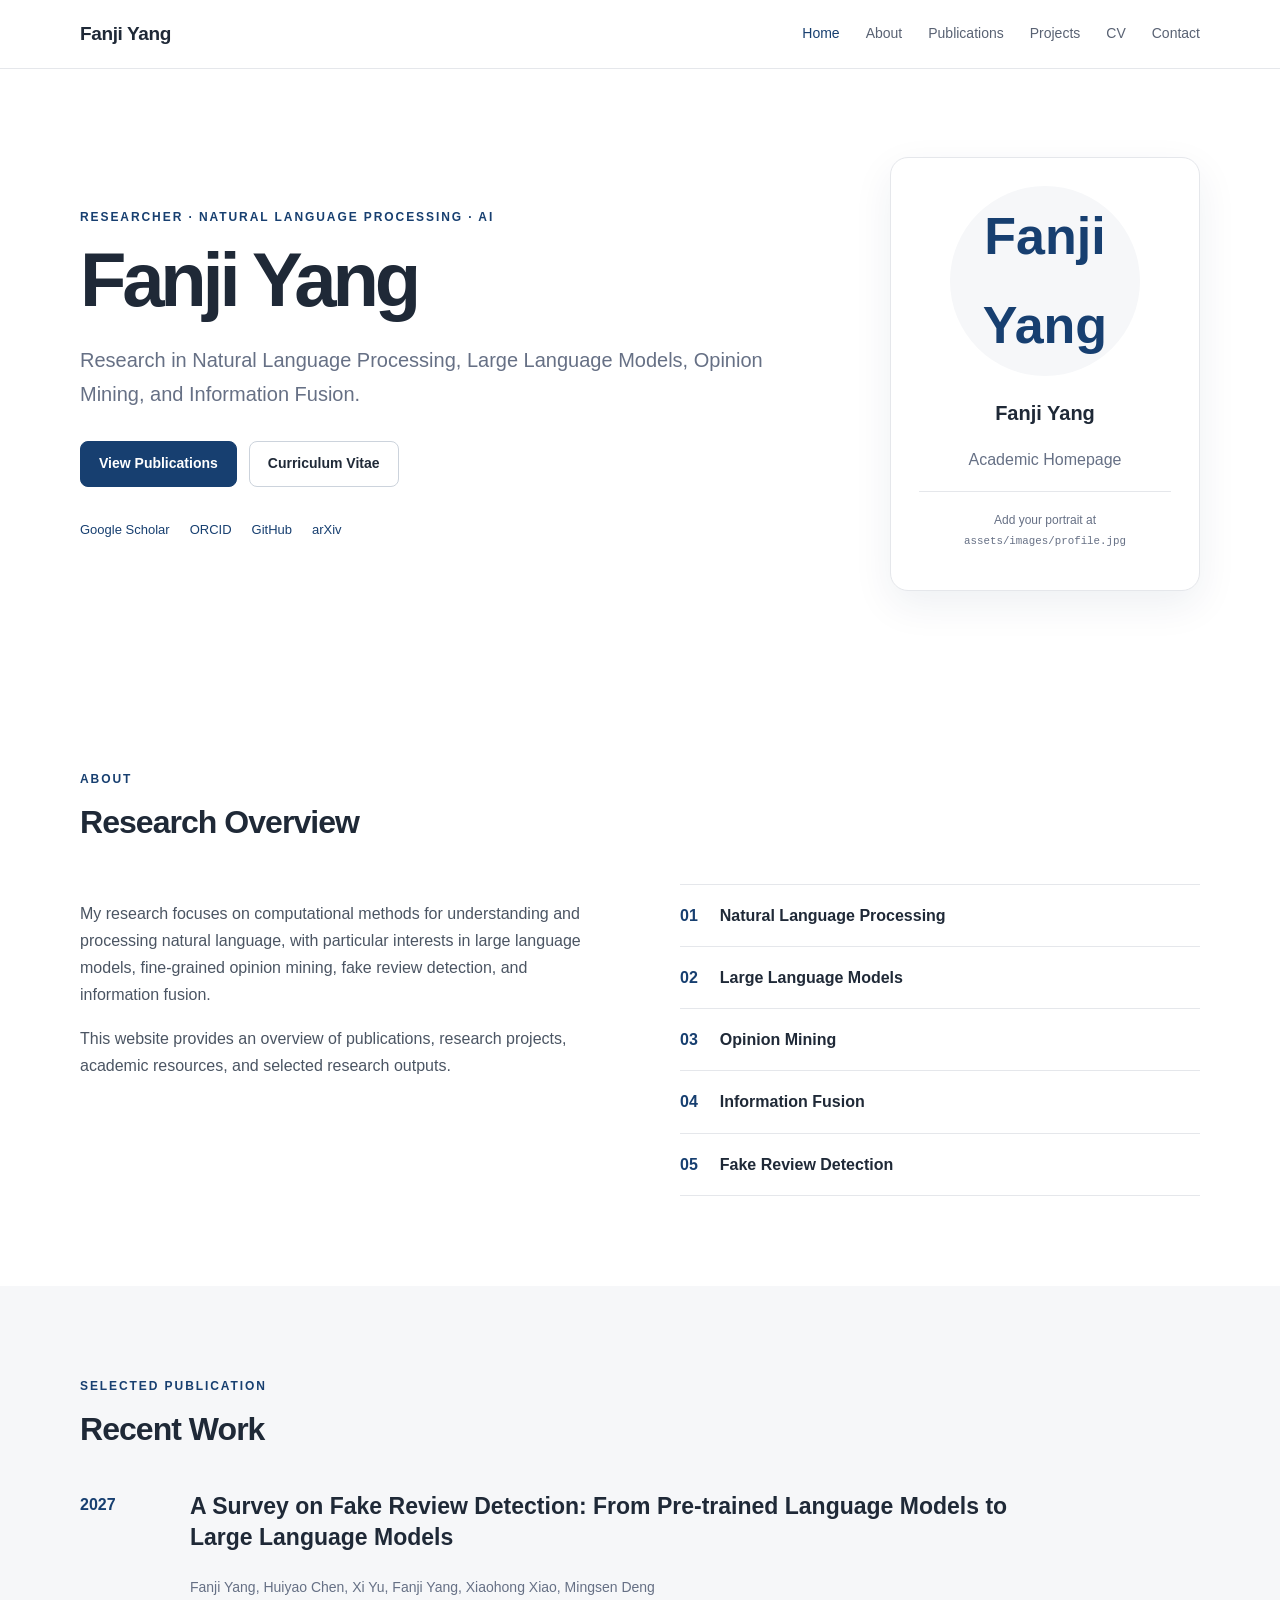
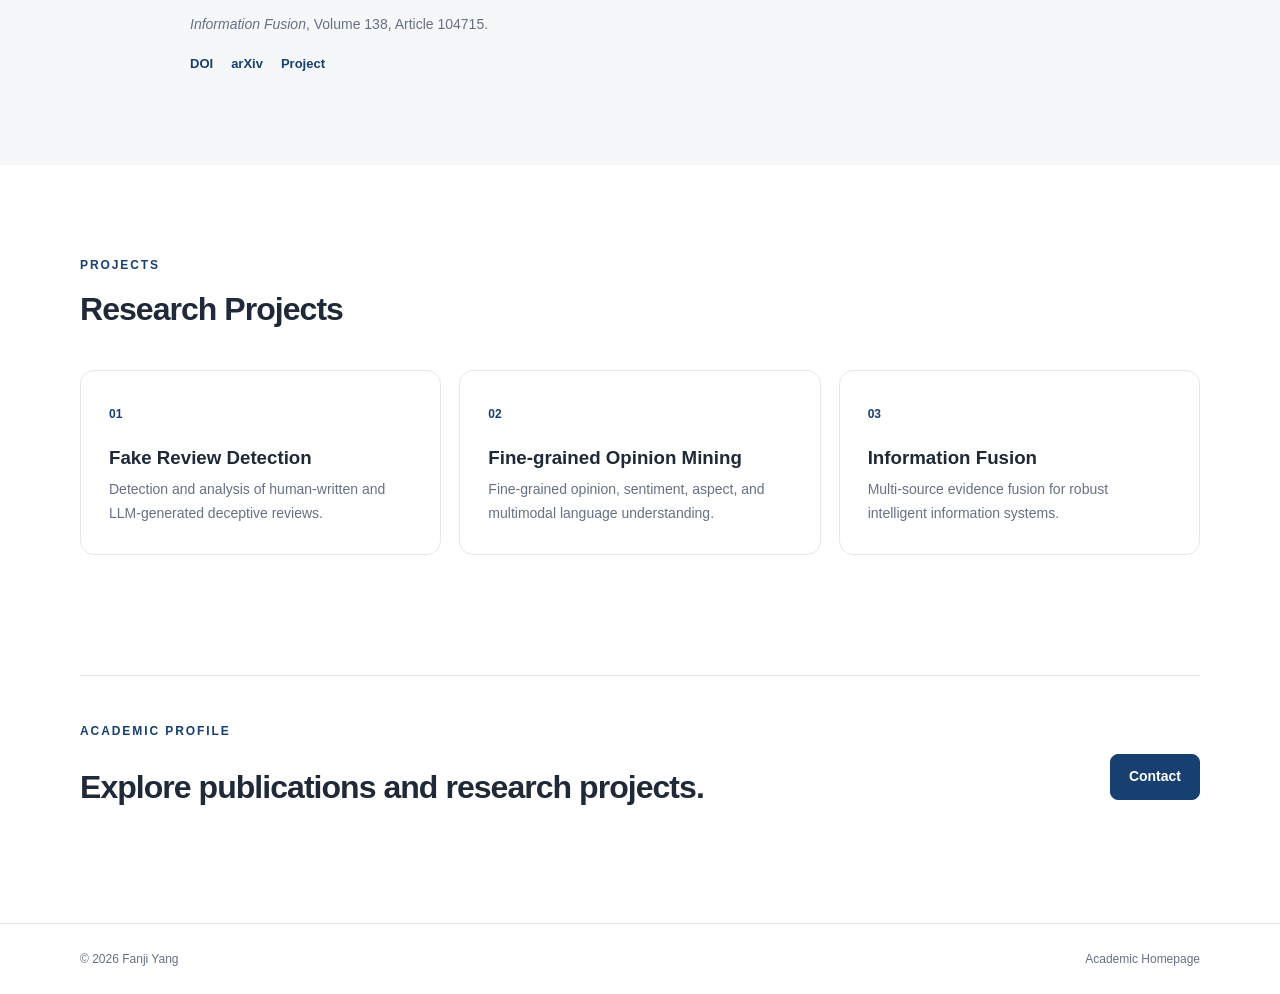
==== index.html @ 42bd744a "Update index.html" ====
<!DOCTYPE html>
<html lang="en">
<head>
  <meta charset="UTF-8">
  <meta name="viewport" content="width=device-width, initial-scale=1.0">
  <meta name="description" content="Academic homepage of Fanji Yang. Research in NLP, large language models, opinion mining, and information fusion.">
  <title>Fanji Yang | Academic Homepage</title>
  <link rel="stylesheet" href="assets/css/style.css">
</head>
<body>
<header class="site-header">
  <nav class="nav container">
    <a class="brand" href="index.html">Fanji Yang</a>
    <button class="menu-toggle" aria-label="Toggle navigation">☰</button>
    <div class="nav-links">
      <a class="active" href="index.html">Home</a>
      <a href="about.html">About</a>
      <a href="publications.html">Publications</a>
      <a href="projects.html">Projects</a>
      <a href="cv.html">CV</a>
      <a href="contact.html">Contact</a>
    </div>
  </nav>
</header>

<main>
<section class="hero container">
  <div class="hero-text">
    <p class="eyebrow">RESEARCHER · NATURAL LANGUAGE PROCESSING · AI</p>
    <h1>Fanji Yang</h1>
    <p class="lead">Research in Natural Language Processing, Large Language Models, Opinion Mining, and Information Fusion.</p>
    <div class="hero-actions">
      <a class="button primary" href="publications.html">View Publications</a>
      <a class="button" href="cv.html">Curriculum Vitae</a>
    </div>
    <div class="quick-links">
      <a href="https://scholar.google.com/" target="_blank" rel="noopener">Google Scholar</a>
      <a href="https://orcid.org/" target="_blank" rel="noopener">ORCID</a>
      <a href="https://github.com/" target="_blank" rel="noopener">GitHub</a>
      <a href="https://arxiv.org/" target="_blank" rel="noopener">arXiv</a>
    </div>
  </div>
  <div class="profile-card">
    <div class="avatar-placeholder">Fanji Yang</div>
    <p class="profile-name">Fanji Yang</p>
    <p class="muted">Academic Homepage</p>
    <div class="profile-line"></div>
    <p class="small">Add your portrait at<br><code>assets/images/profile.jpg</code></p>
  </div>
</section>

<section class="section container">
  <div class="section-heading">
    <p class="eyebrow">ABOUT</p>
    <h2>Research Overview</h2>
  </div>
  <div class="two-col">
    <div>
      <p>
        My research focuses on computational methods for understanding and
        processing natural language, with particular interests in large
        language models, fine-grained opinion mining, fake review detection,
        and information fusion.
      </p>
      <p>
        This website provides an overview of publications, research projects,
        academic resources, and selected research outputs.
      </p>
    </div>
    <div class="research-list">
      <div><span>01</span><strong>Natural Language Processing</strong></div>
      <div><span>02</span><strong>Large Language Models</strong></div>
      <div><span>03</span><strong>Opinion Mining</strong></div>
      <div><span>04</span><strong>Information Fusion</strong></div>
      <div><span>05</span><strong>Fake Review Detection</strong></div>
    </div>
  </div>
</section>

<section class="section section-alt">
  <div class="container">
    <div class="section-heading">
      <p class="eyebrow">SELECTED PUBLICATION</p>
      <h2>Recent Work</h2>
    </div>
    <article class="publication-feature">
      <div class="pub-year">2027</div>
      <div>
        <h3>A Survey on Fake Review Detection: From Pre-trained Language Models to Large Language Models</h3>
        <p class="authors">Fanji Yang, Huiyao Chen, Xi Yu, Fanji Yang, Xiaohong Xiao, Mingsen Deng</p>
        <p class="venue"><em>Information Fusion</em>, Volume 138, Article 104715.</p>
        <div class="pub-links">
          <a href="https://doi.org/10.1016/j.inffus.2026.104715" target="_blank" rel="noopener">DOI</a>
          <a href="https://arxiv.org/" target="_blank" rel="noopener">arXiv</a>
          <a href="projects.html">Project</a>
        </div>
      </div>
    </article>
  </div>
</section>

<section class="section container">
  <div class="section-heading">
    <p class="eyebrow">PROJECTS</p>
    <h2>Research Projects</h2>
  </div>
  <div class="cards">
    <a class="card" href="projects.html#fake-review">
      <span class="card-index">01</span>
      <h3>Fake Review Detection</h3>
      <p>Detection and analysis of human-written and LLM-generated deceptive reviews.</p>
    </a>
    <a class="card" href="projects.html#opinion-mining">
      <span class="card-index">02</span>
      <h3>Fine-grained Opinion Mining</h3>
      <p>Fine-grained opinion, sentiment, aspect, and multimodal language understanding.</p>
    </a>
    <a class="card" href="projects.html#information-fusion">
      <span class="card-index">03</span>
      <h3>Information Fusion</h3>
      <p>Multi-source evidence fusion for robust intelligent information systems.</p>
    </a>
  </div>
</section>

<section class="section cta-section">
  <div class="container cta">
    <div>
      <p class="eyebrow">ACADEMIC PROFILE</p>
      <h2>Explore publications and research projects.</h2>
    </div>
    <a class="button primary" href="contact.html">Contact</a>
  </div>
</section>
</main>

<footer class="footer">
  <div class="container footer-inner">
    <span>© <span id="year"></span> Fanji Yang</span>
    <span>Academic Homepage</span>
  </div>
</footer>
<script src="assets/js/main.js"></script>
</body>
</html>
---- assets/css/style.css ----
:root {
  --bg: #ffffff;
  --bg-soft: #f6f7f9;
  --text: #1f2937;
  --muted: #667085;
  --line: #e5e7eb;
  --accent: #173f70;
  --accent-dark: #0f2d50;
  --max: 1120px;
  --radius: 14px;
}
* { box-sizing: border-box; }
html { scroll-behavior: smooth; }
body {
  margin: 0; background: var(--bg); color: var(--text);
  font-family: -apple-system, BlinkMacSystemFont, "Segoe UI", Arial, sans-serif;
  line-height: 1.7;
}
a { color: var(--accent); text-decoration: none; }
a:hover { text-decoration: underline; }
.container { width: min(var(--max), calc(100% - 48px)); margin: 0 auto; }
.site-header {
  position: sticky; top: 0; z-index: 20; background: rgba(255,255,255,.95);
  border-bottom: 1px solid var(--line); backdrop-filter: blur(10px);
}
.nav { min-height: 68px; display: flex; align-items: center; justify-content: space-between; gap: 30px; }
.brand { font-weight: 700; font-size: 19px; color: var(--text); letter-spacing: -.02em; }
.nav-links { display: flex; gap: 26px; align-items: center; }
.nav-links a { color: #596273; font-size: 14px; }
.nav-links a.active, .nav-links a:hover { color: var(--accent); text-decoration: none; }
.menu-toggle { display: none; border: 0; background: transparent; font-size: 24px; }
.hero { min-height: 610px; display: grid; grid-template-columns: 1fr 310px; gap: 90px; align-items: center; }
.eyebrow { margin: 0 0 14px; color: var(--accent); font-size: 12px; font-weight: 750; letter-spacing: .16em; }
h1 { margin: 0; font-size: clamp(44px, 7vw, 76px); line-height: 1.02; letter-spacing: -.055em; }
h2 { font-size: 32px; line-height: 1.2; letter-spacing: -.03em; }
h3 { line-height: 1.35; }
.lead { max-width: 720px; color: var(--muted); font-size: 20px; margin: 24px 0 30px; }
.hero-actions { display: flex; gap: 12px; flex-wrap: wrap; }
.button {
  display: inline-block; border: 1px solid #ccd3dc; border-radius: 8px;
  padding: 10px 18px; color: var(--text); font-size: 14px; font-weight: 650;
}
.button:hover { text-decoration: none; border-color: var(--accent); }
.button.primary { background: var(--accent); border-color: var(--accent); color: white; }
.quick-links { display: flex; gap: 20px; flex-wrap: wrap; margin-top: 32px; font-size: 13px; }
.profile-card { border: 1px solid var(--line); border-radius: 18px; padding: 28px; text-align: center; background: #fff; box-shadow: 0 14px 40px rgba(15,45,80,.07); }
.avatar-placeholder {
  width: 190px; height: 190px; border-radius: 50%; margin: 0 auto 20px;
  display: grid; place-items: center; background: var(--bg-soft); color: var(--accent);
  font-size: 52px; font-weight: 750;
}
.profile-name { margin: 0; font-size: 20px; font-weight: 700; }
.muted, .small { color: var(--muted); }
.small { font-size: 12px; }
.profile-line { height: 1px; background: var(--line); margin: 18px 0; }
.section { padding: 90px 0; }
.section-alt { background: var(--bg-soft); }
.section-heading { margin-bottom: 42px; }
.section-heading h2 { margin: 0; }
.two-col { display: grid; grid-template-columns: 1fr 1fr; gap: 80px; }
.two-col p { color: #4b5563; }
.research-list { border-top: 1px solid var(--line); }
.research-list div { display: flex; gap: 22px; padding: 17px 0; border-bottom: 1px solid var(--line); }
.research-list span, .project-number, .pub-year { color: var(--accent); font-variant-numeric: tabular-nums; font-weight: 700; }
.publication-feature { display: grid; grid-template-columns: 80px 1fr; gap: 30px; }
.publication-feature h3 { margin-top: 0; font-size: 23px; max-width: 850px; }
.authors, .venue { color: var(--muted); font-size: 14px; }
.pub-links { display: flex; gap: 18px; margin-top: 16px; font-size: 13px; font-weight: 650; }
.cards { display: grid; grid-template-columns: repeat(3, 1fr); gap: 18px; }
.card { border: 1px solid var(--line); padding: 28px; border-radius: var(--radius); color: var(--text); transition: transform .15s ease, box-shadow .15s ease; }
.card:hover { text-decoration: none; transform: translateY(-3px); box-shadow: 0 12px 35px rgba(0,0,0,.07); }
.card h3 { margin-bottom: 8px; }
.card p { margin: 0; color: var(--muted); font-size: 14px; }
.card-index { font-size: 12px; color: var(--accent); font-weight: 700; }
.cta-section { padding-top: 30px; }
.cta { border-top: 1px solid var(--line); padding-top: 45px; display: flex; justify-content: space-between; align-items: center; }
.page-hero { padding: 100px 0 70px; border-bottom: 1px solid var(--line); }
.page-hero h1 { font-size: clamp(42px, 6vw, 64px); }
.page-hero .lead { margin-bottom: 0; }
.clean-list { padding-left: 20px; color: #4b5563; }
.side-box { background: var(--bg-soft); border-radius: var(--radius); padding: 28px; height: max-content; }
.side-box a { display: block; padding: 10px 0; border-bottom: 1px solid var(--line); }
.pub-list { border-top: 1px solid var(--line); }
.pub-item { display: grid; grid-template-columns: 80px 1fr; gap: 30px; padding: 30px 0; border-bottom: 1px solid var(--line); }
.pub-item h2 { margin: 0 0 10px; font-size: 21px; }
.notice { margin-top: 45px; padding: 18px 20px; border-left: 3px solid var(--accent); background: var(--bg-soft); color: #4b5563; }
.project-list { padding-top: 30px; }
.project-block { display: grid; grid-template-columns: 80px 1fr; gap: 30px; padding: 48px 0; border-bottom: 1px solid var(--line); }
.project-block h2 { margin-top: 0; }
.project-block p { max-width: 820px; color: var(--muted); }
.tags { display: flex; gap: 8px; flex-wrap: wrap; margin-top: 20px; }
.tags span { padding: 5px 10px; border: 1px solid var(--line); border-radius: 99px; font-size: 12px; color: var(--muted); }
.cv-actions { margin-bottom: 25px; }
.timeline { margin-top: 55px; }
.timeline > div { display: grid; grid-template-columns: 180px 1fr; gap: 30px; padding: 25px 0; border-bottom: 1px solid var(--line); }
.timeline span { font-weight: 700; color: var(--accent); }
.contact-grid { display: grid; grid-template-columns: 1fr 1fr; gap: 18px; }
.contact-card { border: 1px solid var(--line); border-radius: var(--radius); padding: 28px; }
.contact-card > span { color: var(--accent); font-size: 11px; font-weight: 750; letter-spacing: .15em; }
.contact-card h2 { font-size: 20px; margin: 12px 0; }
.contact-card p { color: var(--muted); margin-bottom: 0; font-size: 14px; }
.footer { border-top: 1px solid var(--line); padding: 25px 0; color: var(--muted); font-size: 12px; }
.footer-inner { display: flex; justify-content: space-between; }
code { font-family: ui-monospace, SFMono-Regular, Menlo, monospace; font-size: .9em; }

@media (max-width: 760px) {
  .container { width: min(var(--max), calc(100% - 32px)); }
  .menu-toggle { display: block; }
  .nav-links { display: none; position: absolute; left: 0; right: 0; top: 68px; padding: 15px 20px; background: white; border-bottom: 1px solid var(--line); flex-direction: column; align-items: flex-start; }
  .nav-links.open { display: flex; }
  .hero { min-height: auto; padding: 75px 0; grid-template-columns: 1fr; gap: 50px; }
  .two-col, .cards, .contact-grid { grid-template-columns: 1fr; gap: 30px; }
  .publication-feature, .pub-item, .project-block, .timeline > div { grid-template-columns: 1fr; gap: 8px; }
  .section { padding: 65px 0; }
  .page-hero { padding: 70px 0 50px; }
  .cta { display: block; }
  .cta .button { margin-top: 15px; }
  .footer-inner { display: block; }
  .footer-inner span + span { display: block; margin-top: 6px; }
}
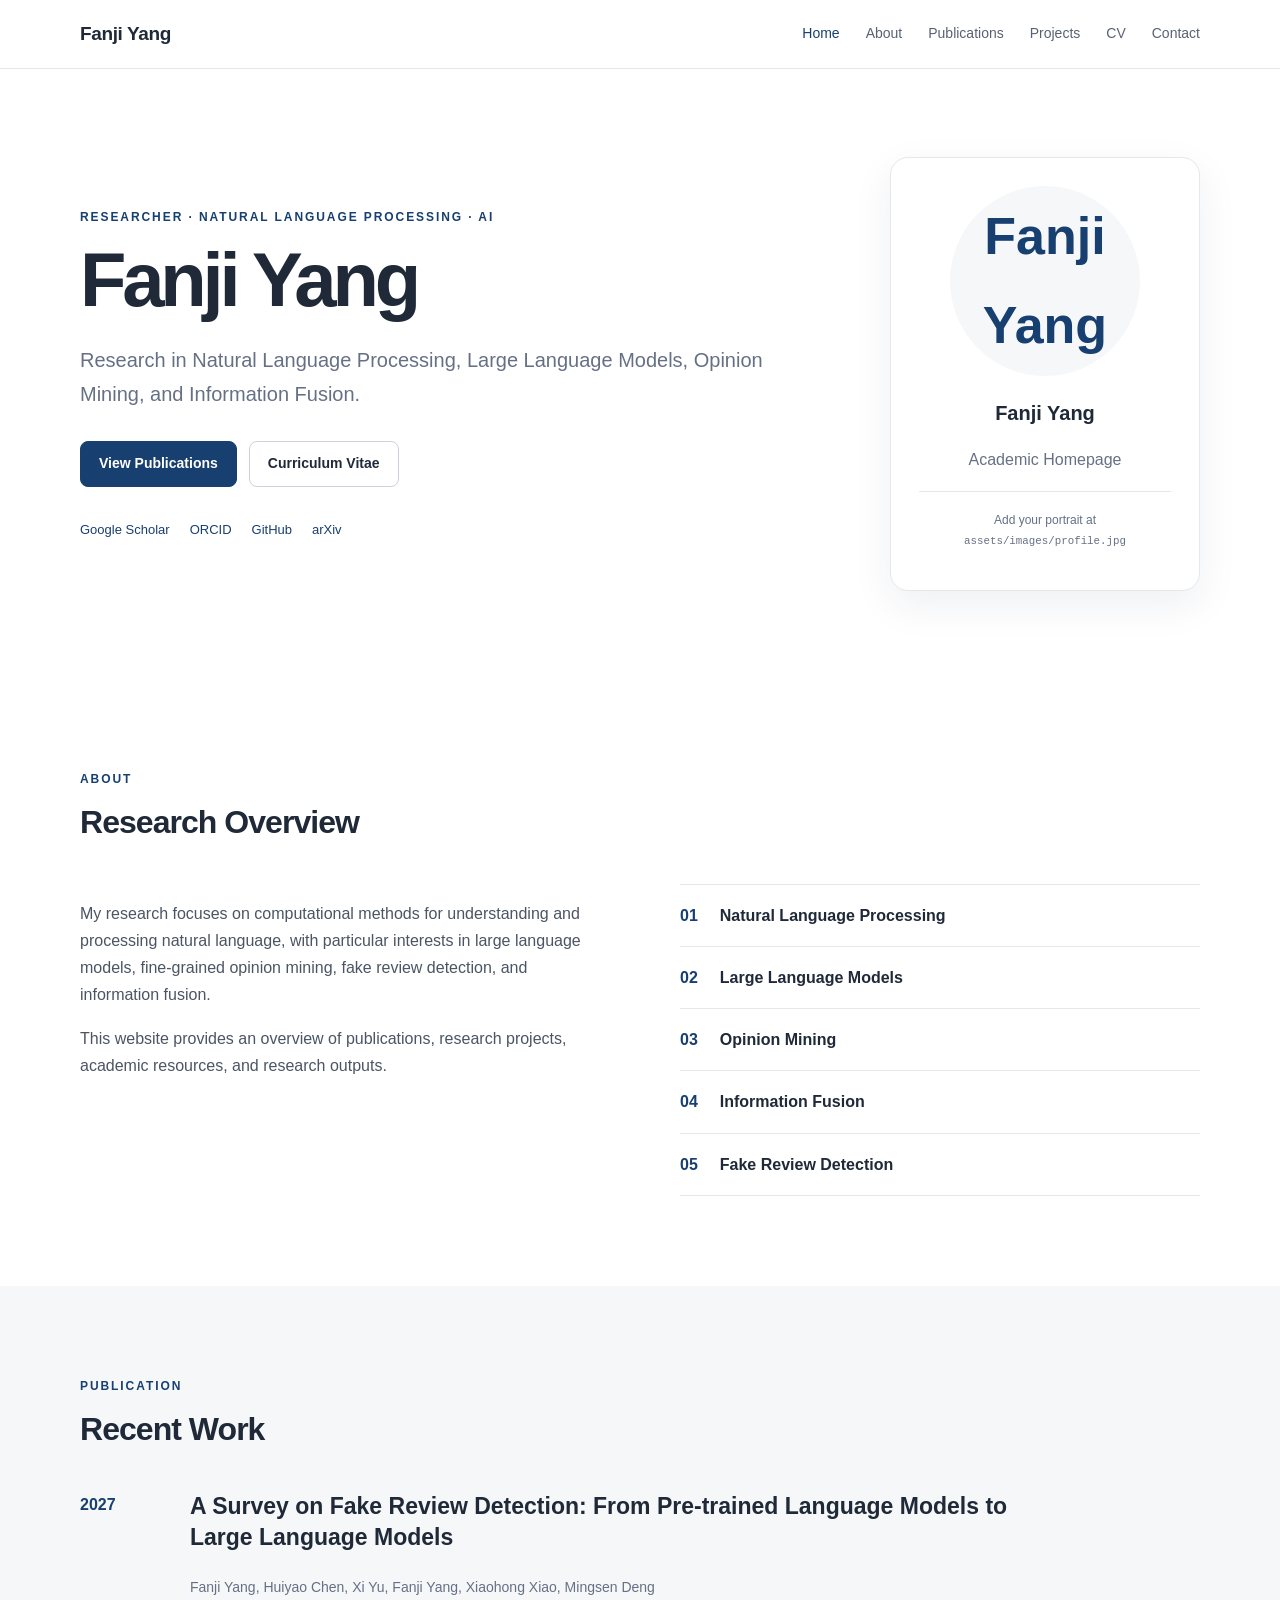
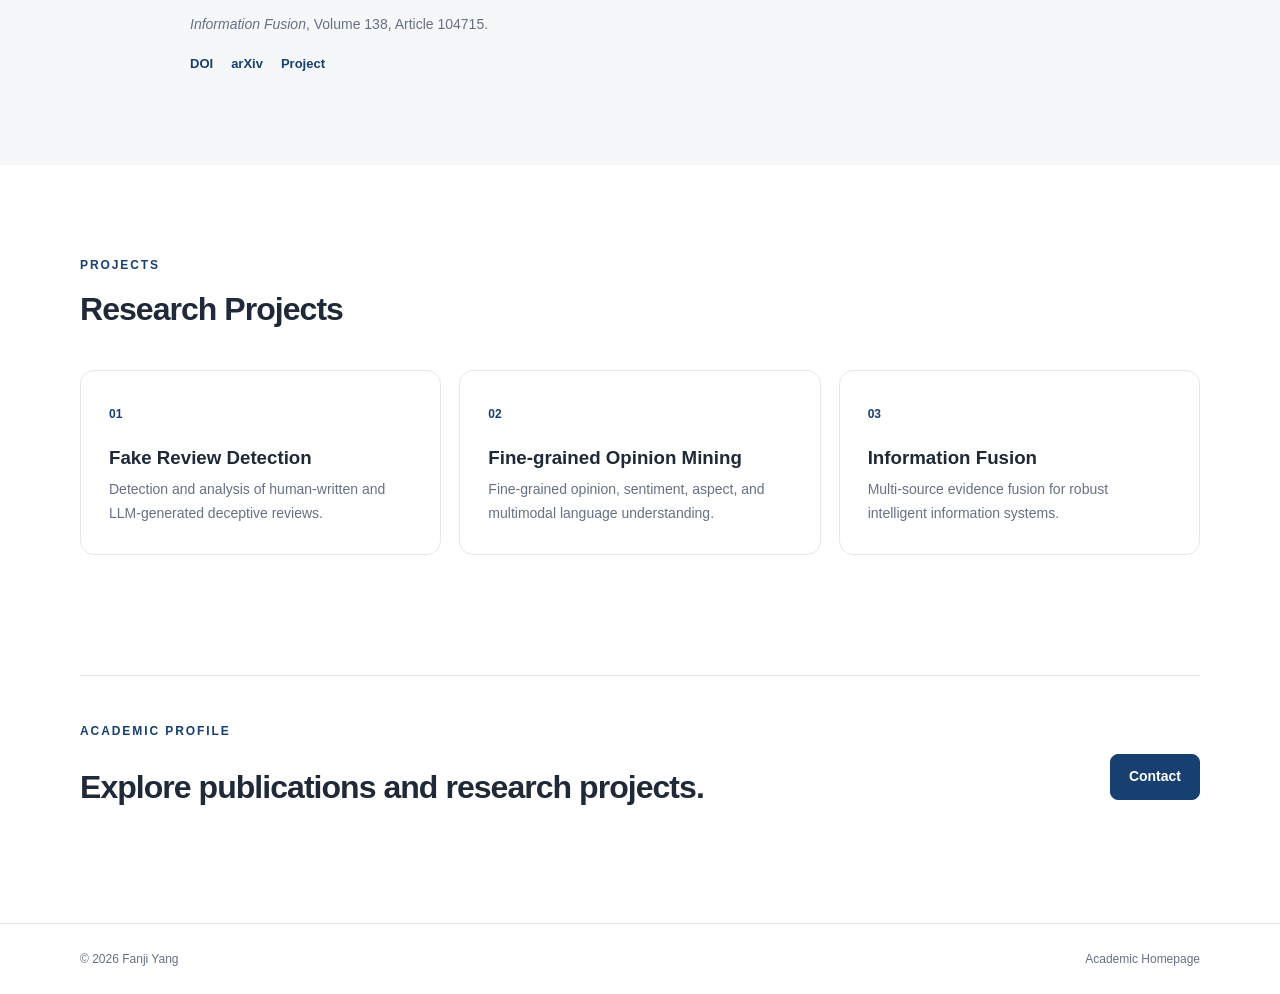
==== commit a8ccb4ce: "Update index.html" ====
--- a/index.html
+++ b/index.html
@@ -64,7 +64,7 @@
       </p>
       <p>
         This website provides an overview of publications, research projects,
-        academic resources, and selected research outputs.
+        academic resources, and research outputs.
       </p>
     </div>
     <div class="research-list">
@@ -80,7 +80,7 @@
 <section class="section section-alt">
   <div class="container">
     <div class="section-heading">
-      <p class="eyebrow">SELECTED PUBLICATION</p>
+      <p class="eyebrow">PUBLICATION</p>
       <h2>Recent Work</h2>
     </div>
     <article class="publication-feature">
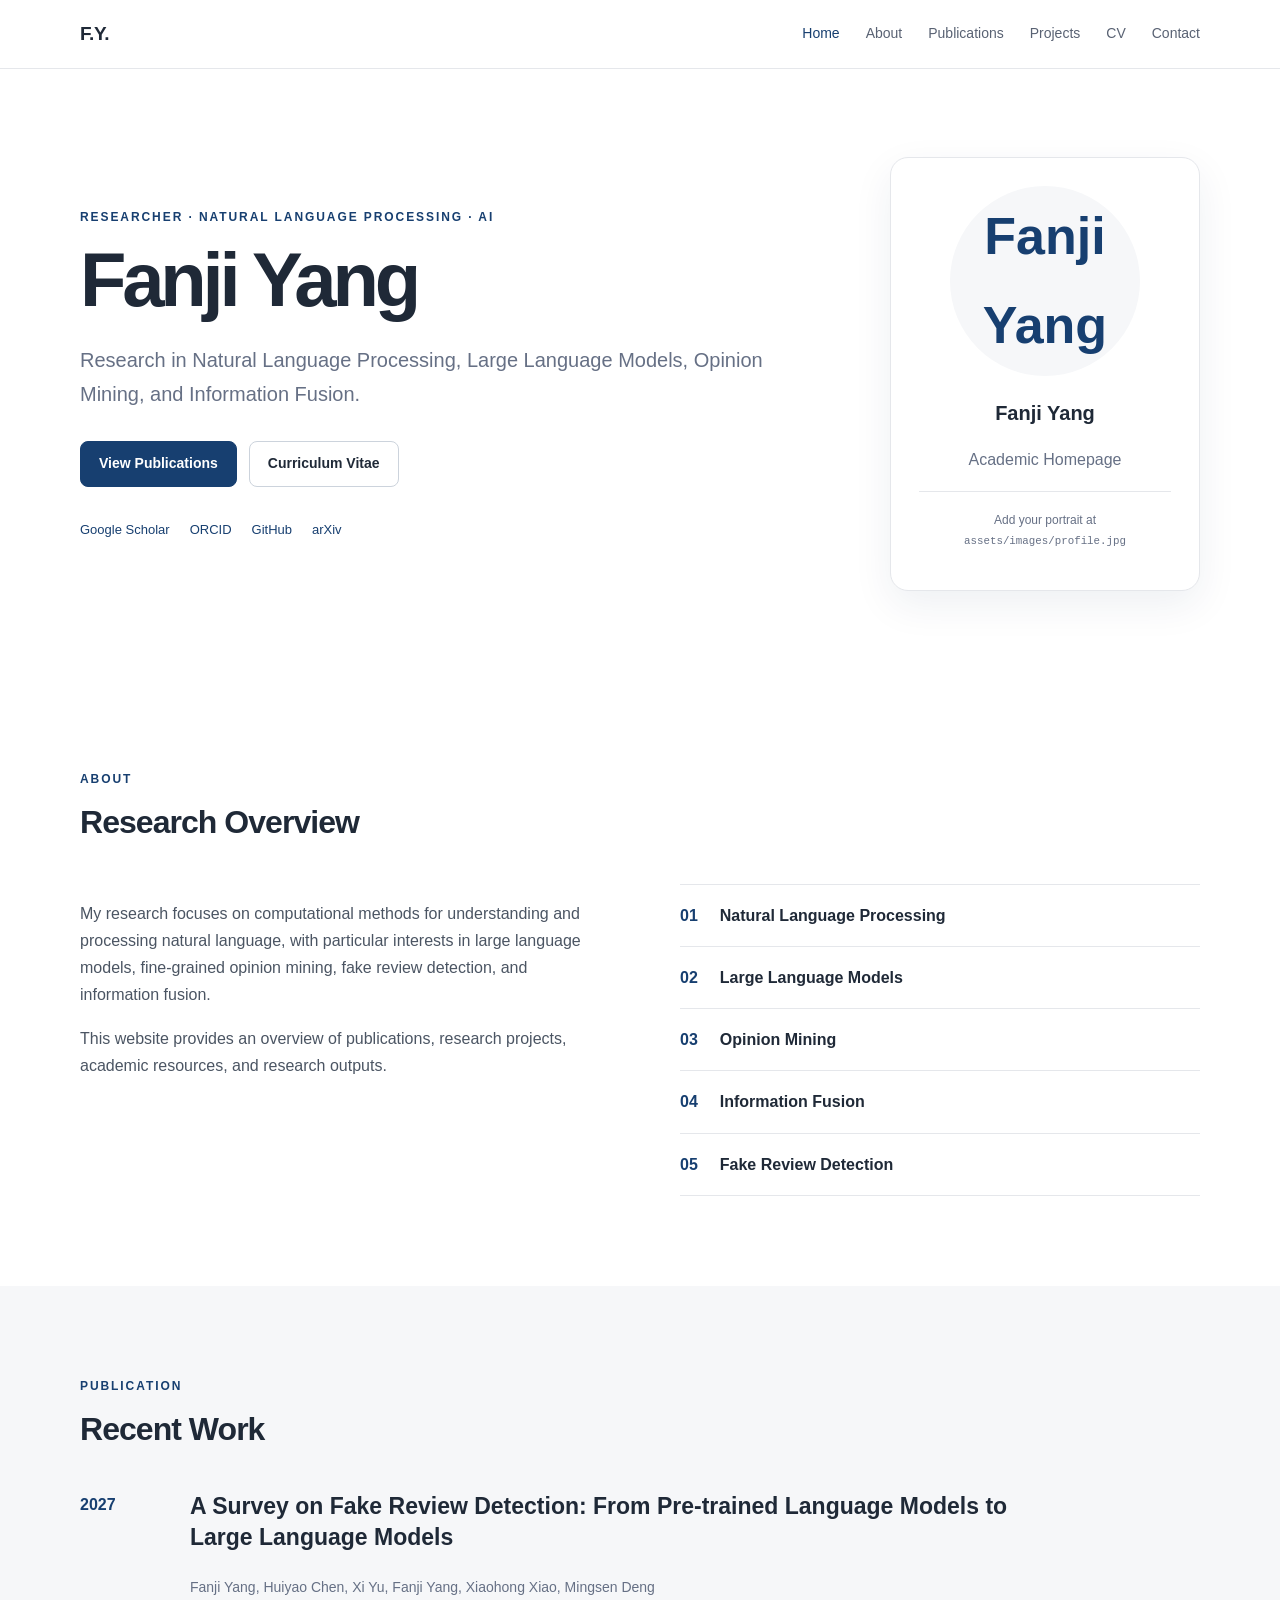
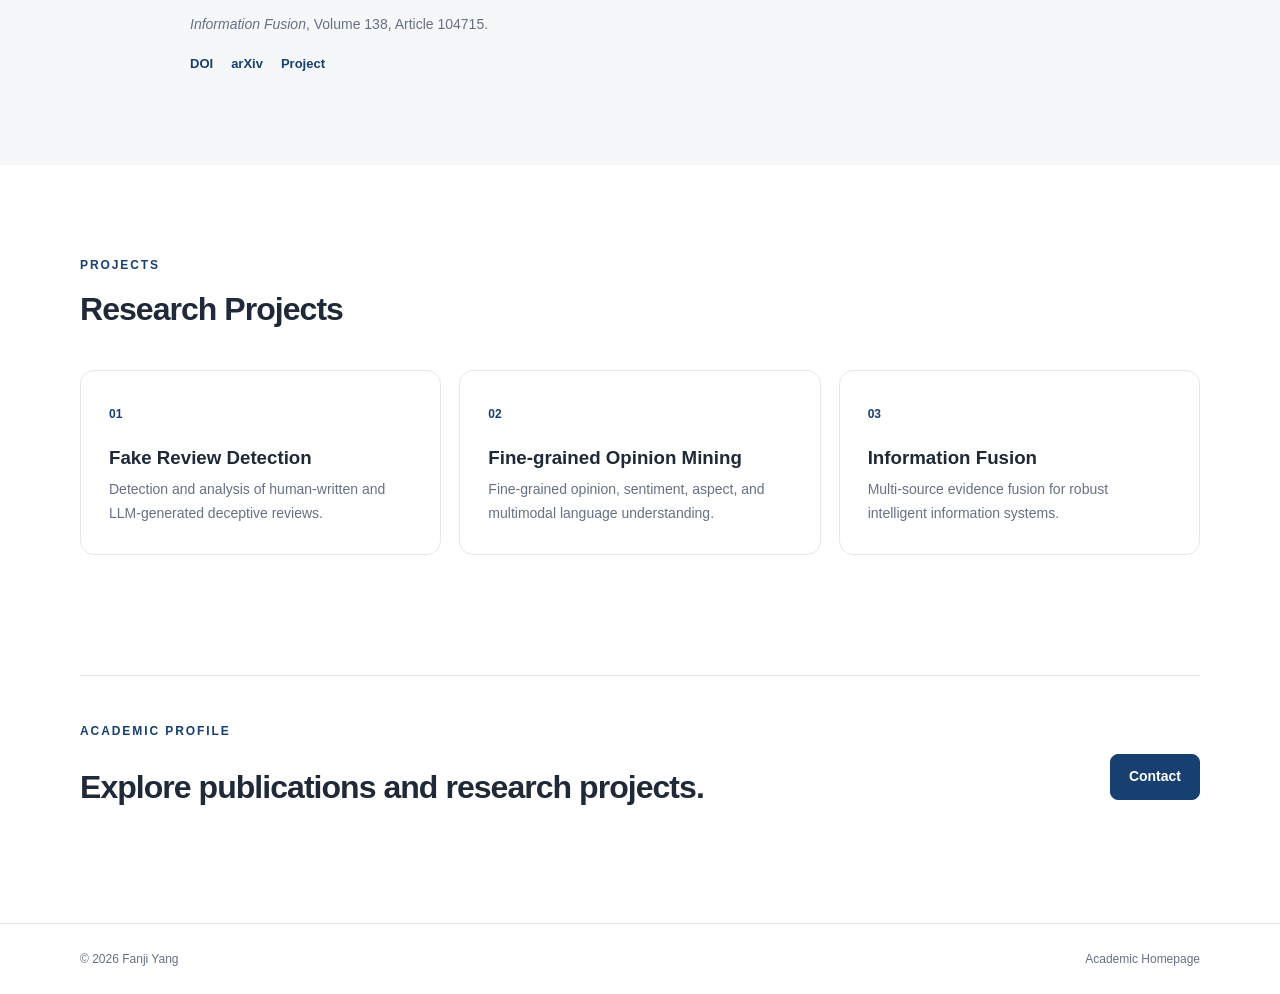
==== commit 3ed938aa: "Update index.html" ====
--- a/index.html
+++ b/index.html
@@ -10,7 +10,7 @@
 <body>
 <header class="site-header">
   <nav class="nav container">
-    <a class="brand" href="index.html">Fanji Yang</a>
+    <a class="brand" href="index.html">F.Y.</a>
     <button class="menu-toggle" aria-label="Toggle navigation">☰</button>
     <div class="nav-links">
       <a class="active" href="index.html">Home</a>
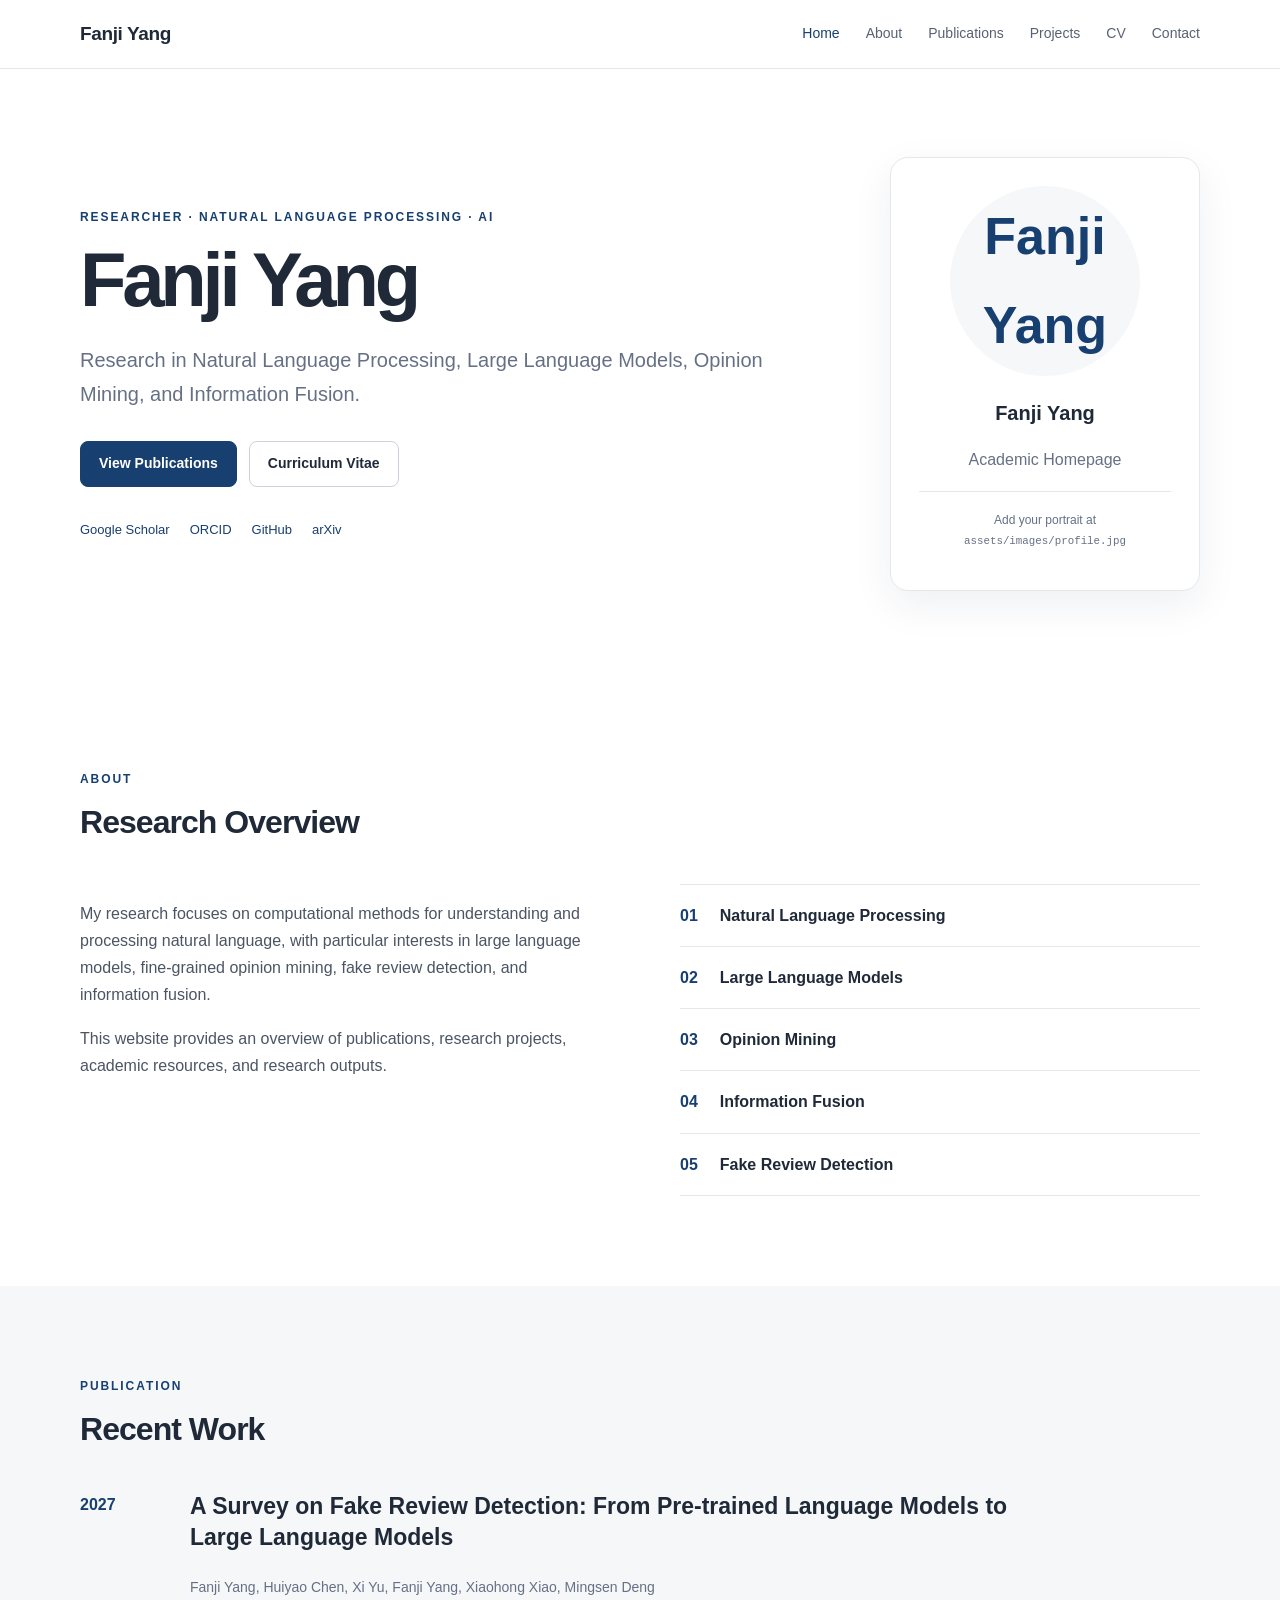
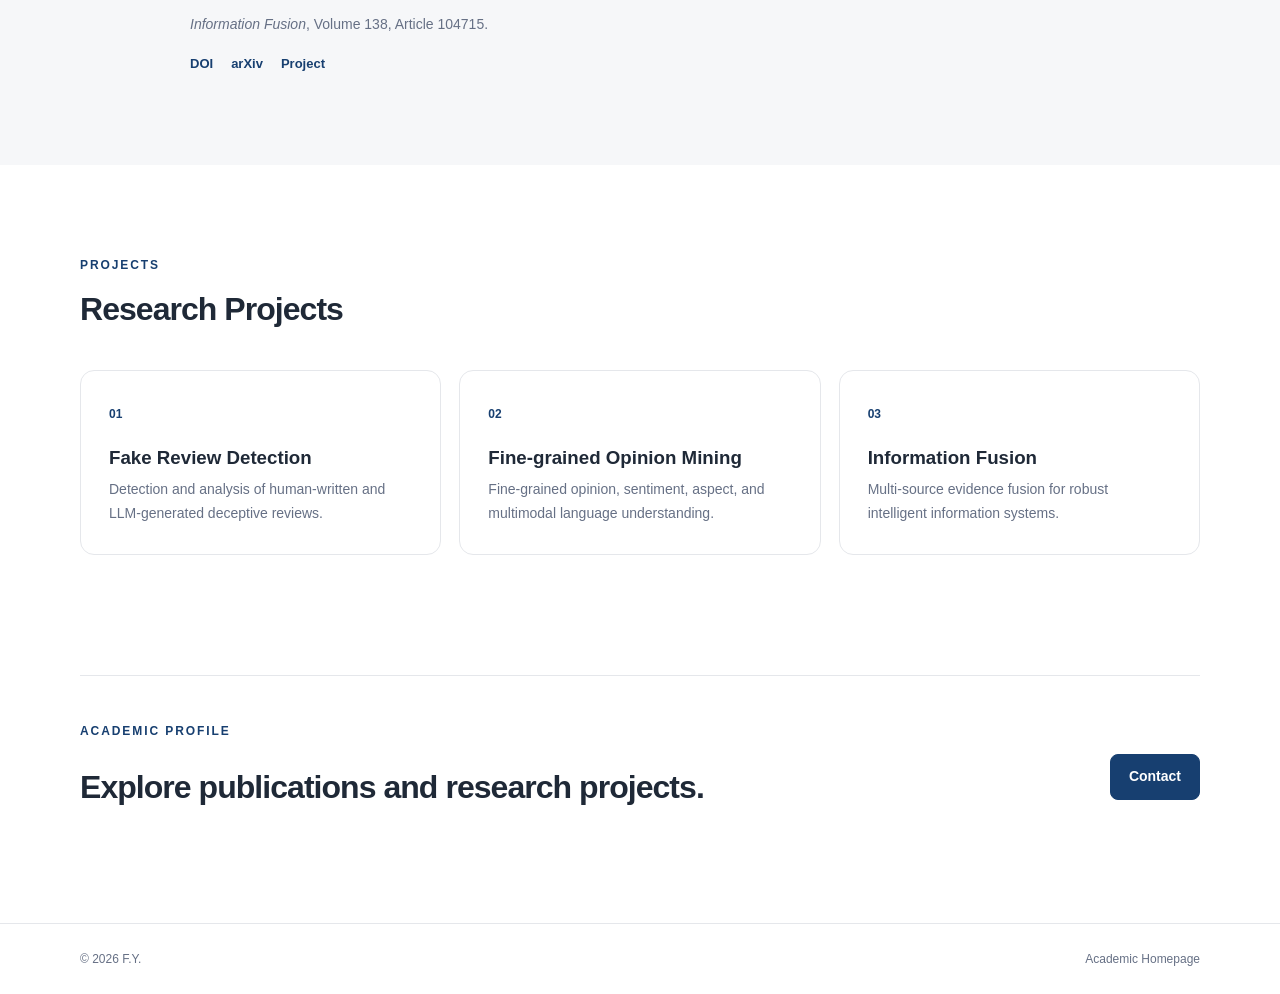
==== commit e4e31be9: "Update index.html" ====
--- a/index.html
+++ b/index.html
@@ -10,7 +10,7 @@
 <body>
 <header class="site-header">
   <nav class="nav container">
-    <a class="brand" href="index.html">F.Y.</a>
+    <a class="brand" href="index.html">Fanji Yang</a>
     <button class="menu-toggle" aria-label="Toggle navigation">☰</button>
     <div class="nav-links">
       <a class="active" href="index.html">Home</a>
@@ -136,7 +136,7 @@
 
 <footer class="footer">
   <div class="container footer-inner">
-    <span>© <span id="year"></span> Fanji Yang</span>
+    <span>© <span id="year"></span> F.Y.</span>
     <span>Academic Homepage</span>
   </div>
 </footer>
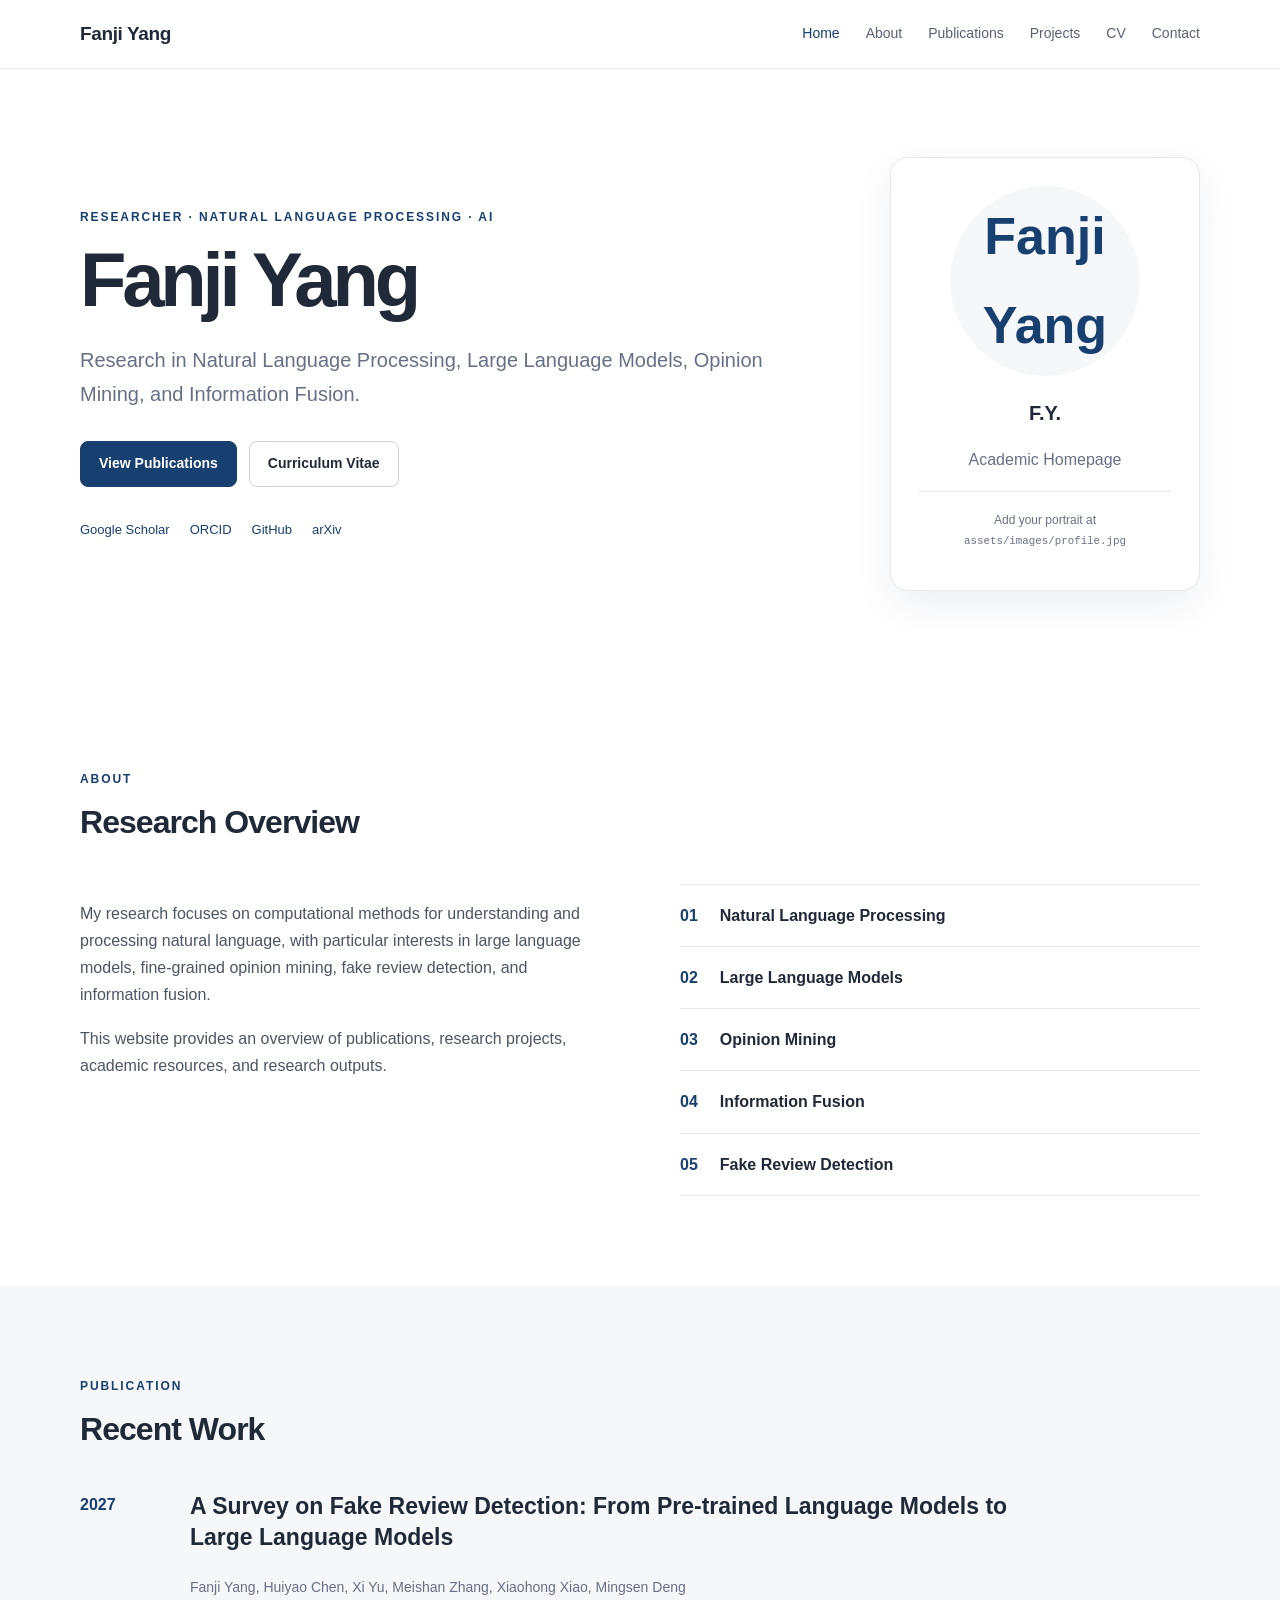
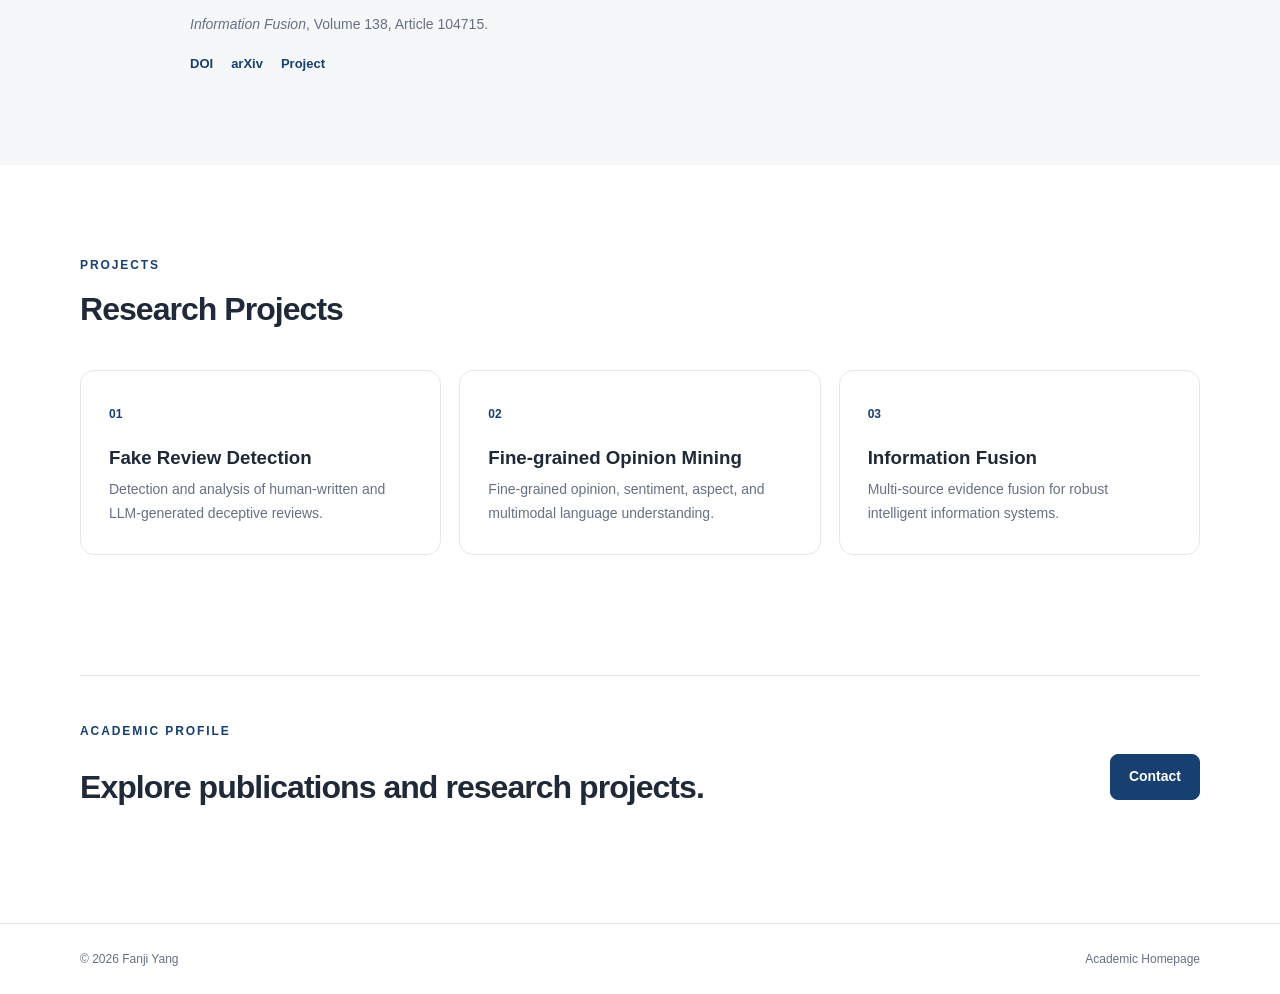
==== commit b2121daf: "Update index.html" ====
--- a/index.html
+++ b/index.html
@@ -42,7 +42,7 @@
   </div>
   <div class="profile-card">
     <div class="avatar-placeholder">Fanji Yang</div>
-    <p class="profile-name">Fanji Yang</p>
+    <p class="profile-name">F.Y.</p>
     <p class="muted">Academic Homepage</p>
     <div class="profile-line"></div>
     <p class="small">Add your portrait at<br><code>assets/images/profile.jpg</code></p>
@@ -87,7 +87,7 @@
       <div class="pub-year">2027</div>
       <div>
         <h3>A Survey on Fake Review Detection: From Pre-trained Language Models to Large Language Models</h3>
-        <p class="authors">Fanji Yang, Huiyao Chen, Xi Yu, Fanji Yang, Xiaohong Xiao, Mingsen Deng</p>
+        <p class="authors">Fanji Yang, Huiyao Chen, Xi Yu, Meishan Zhang, Xiaohong Xiao, Mingsen Deng</p>
         <p class="venue"><em>Information Fusion</em>, Volume 138, Article 104715.</p>
         <div class="pub-links">
           <a href="https://doi.org/10.1016/j.inffus.2026.104715" target="_blank" rel="noopener">DOI</a>
@@ -136,7 +136,7 @@
 
 <footer class="footer">
   <div class="container footer-inner">
-    <span>© <span id="year"></span> F.Y.</span>
+    <span>© <span id="year"></span> Fanji Yang</span>
     <span>Academic Homepage</span>
   </div>
 </footer>
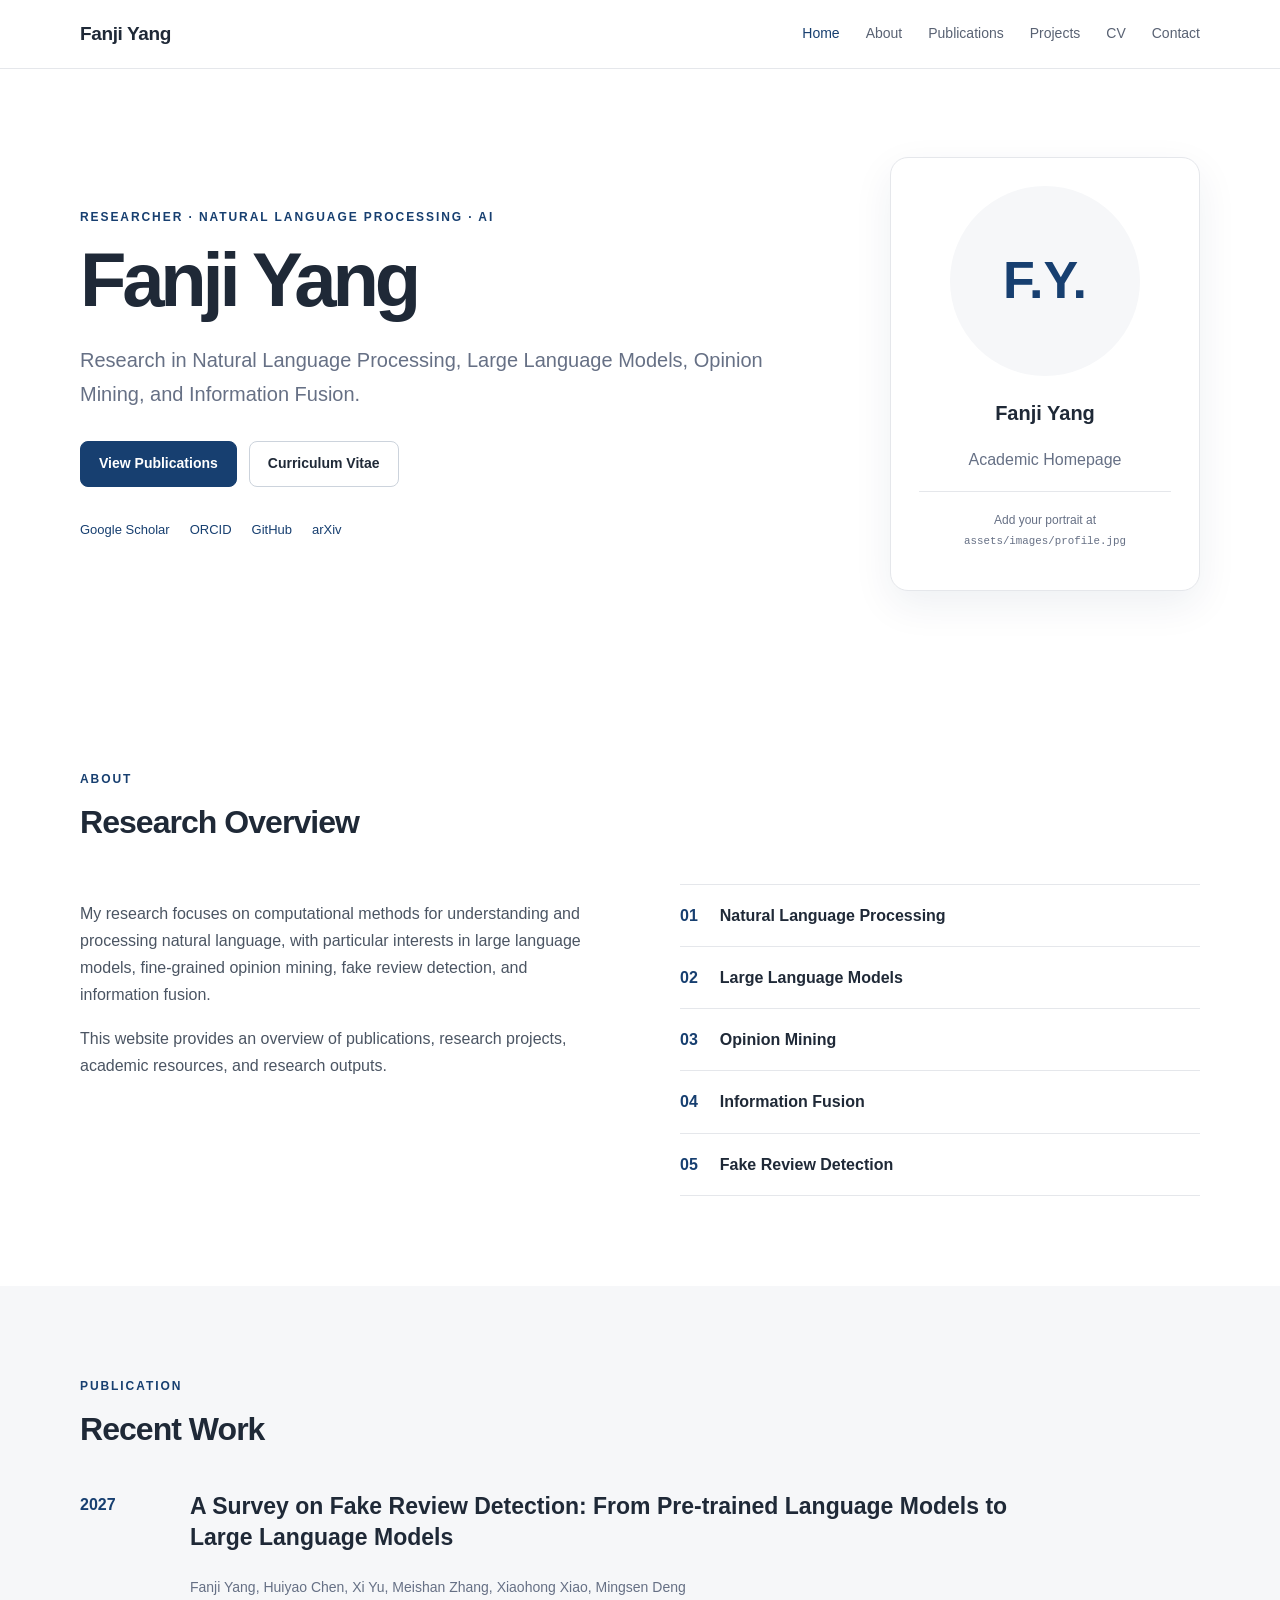
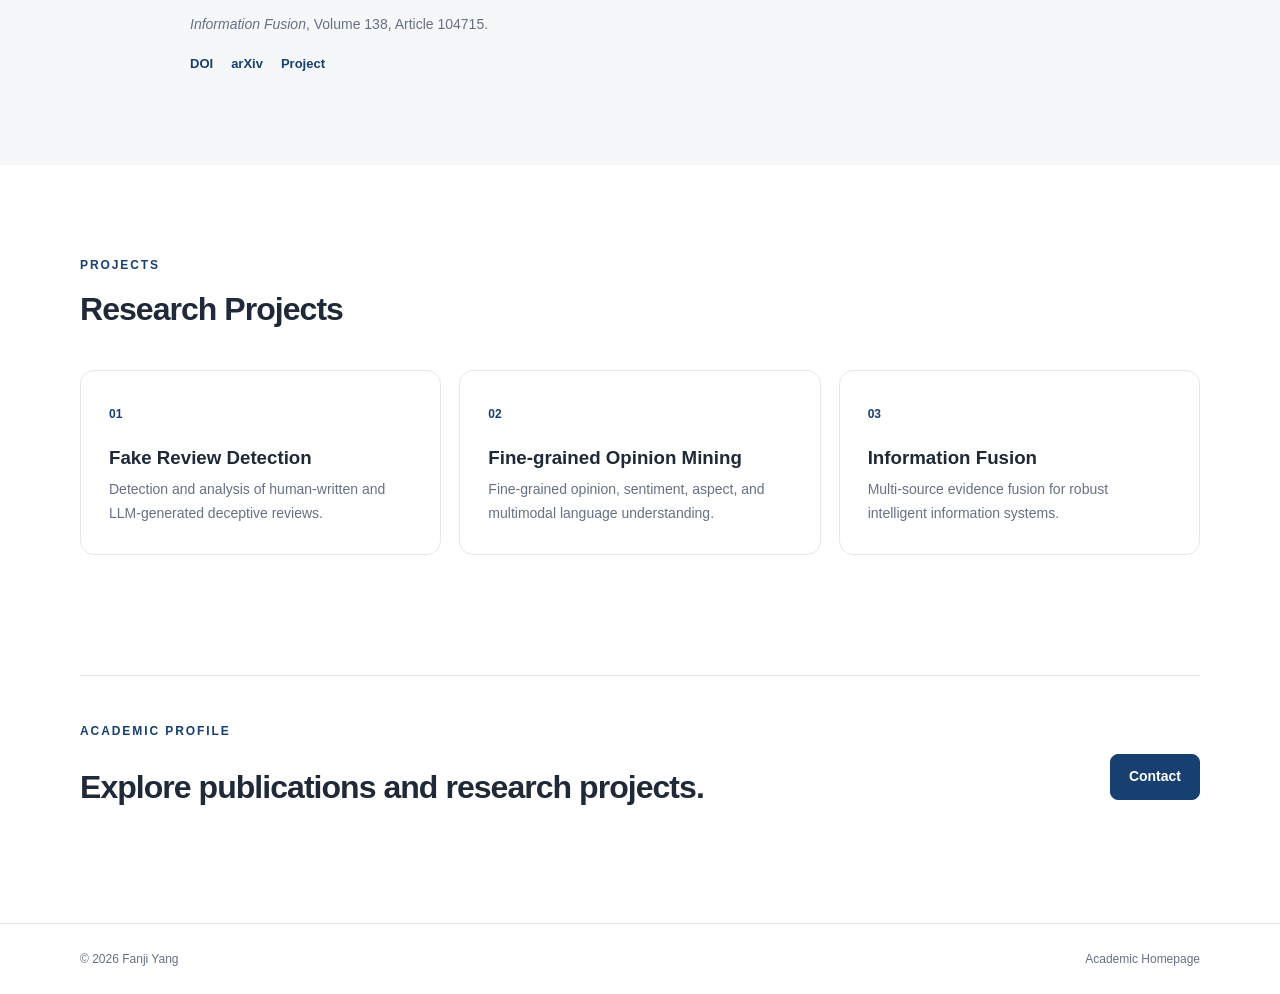
==== commit d1c1a784: "Update index.html" ====
--- a/index.html
+++ b/index.html
@@ -41,8 +41,8 @@
     </div>
   </div>
   <div class="profile-card">
-    <div class="avatar-placeholder">Fanji Yang</div>
-    <p class="profile-name">F.Y.</p>
+    <div class="avatar-placeholder">F.Y.</div>
+    <p class="profile-name">Fanji Yang</p>
     <p class="muted">Academic Homepage</p>
     <div class="profile-line"></div>
     <p class="small">Add your portrait at<br><code>assets/images/profile.jpg</code></p>
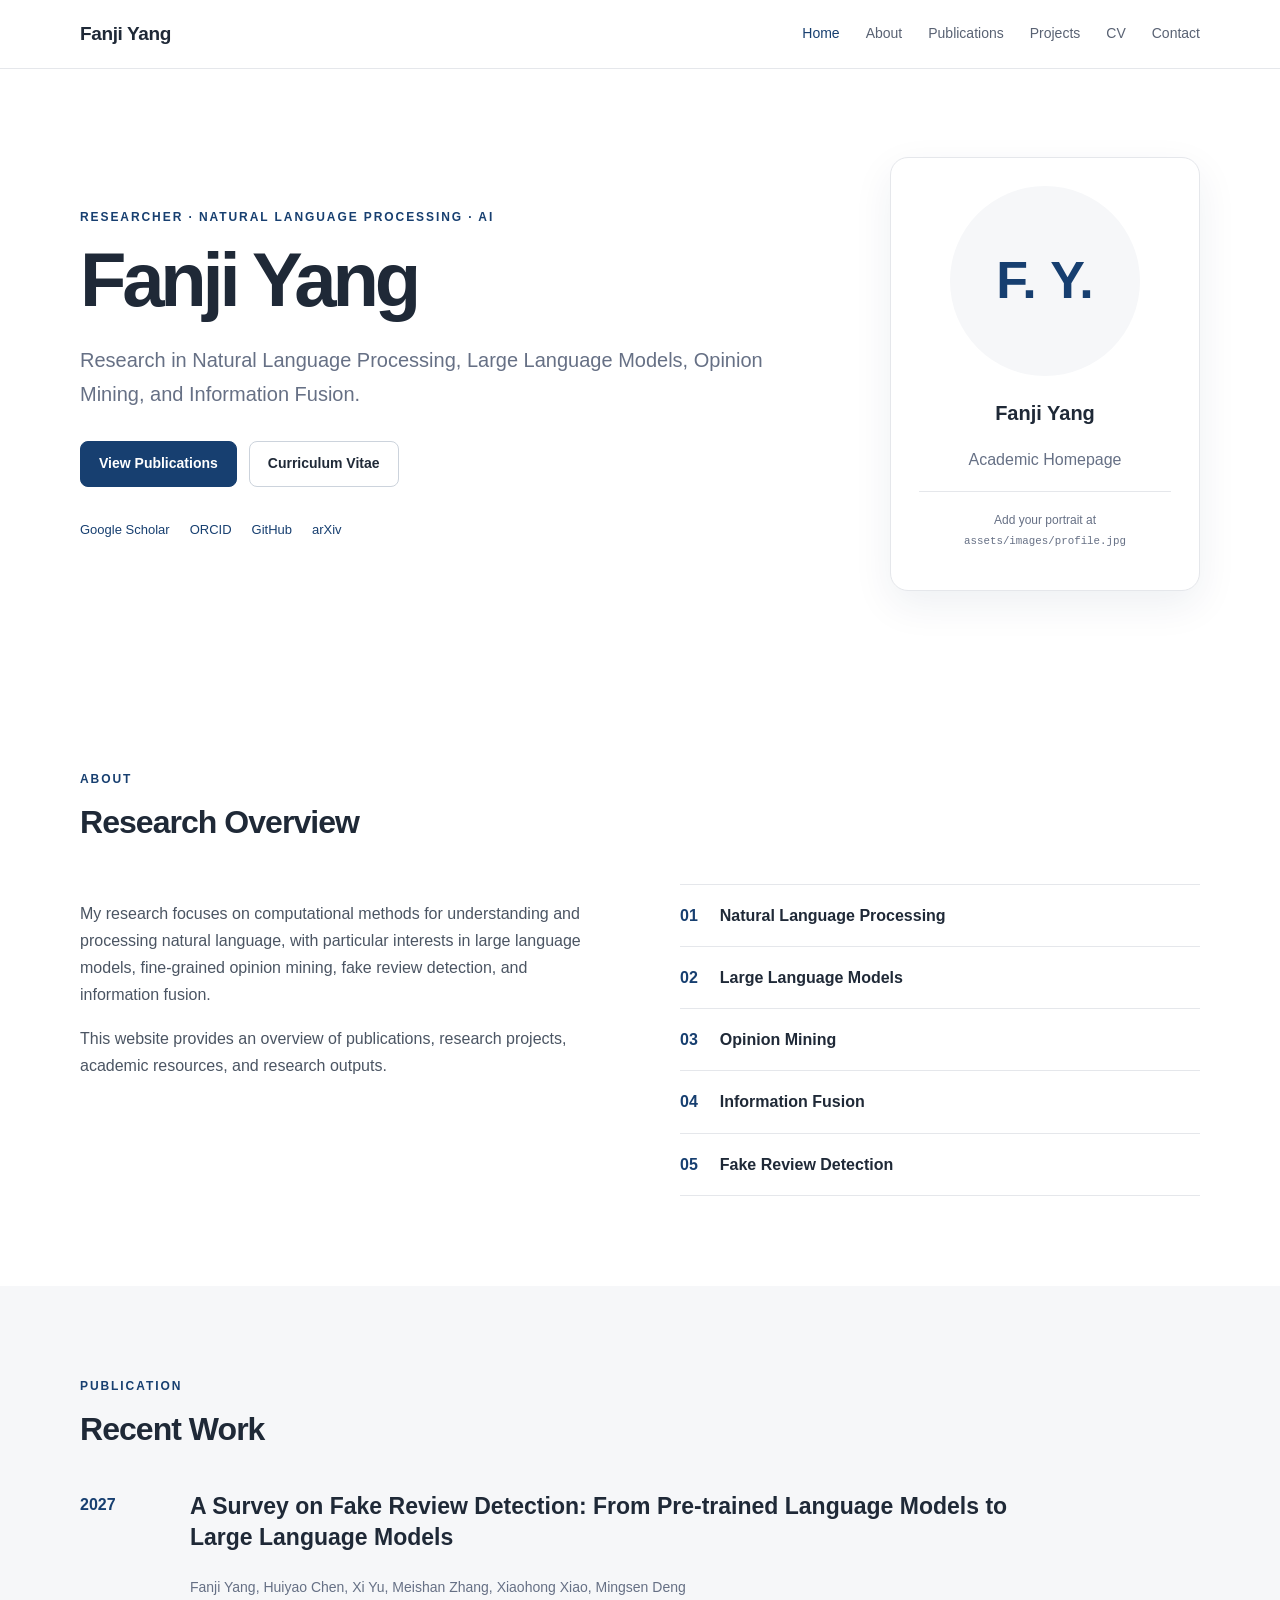
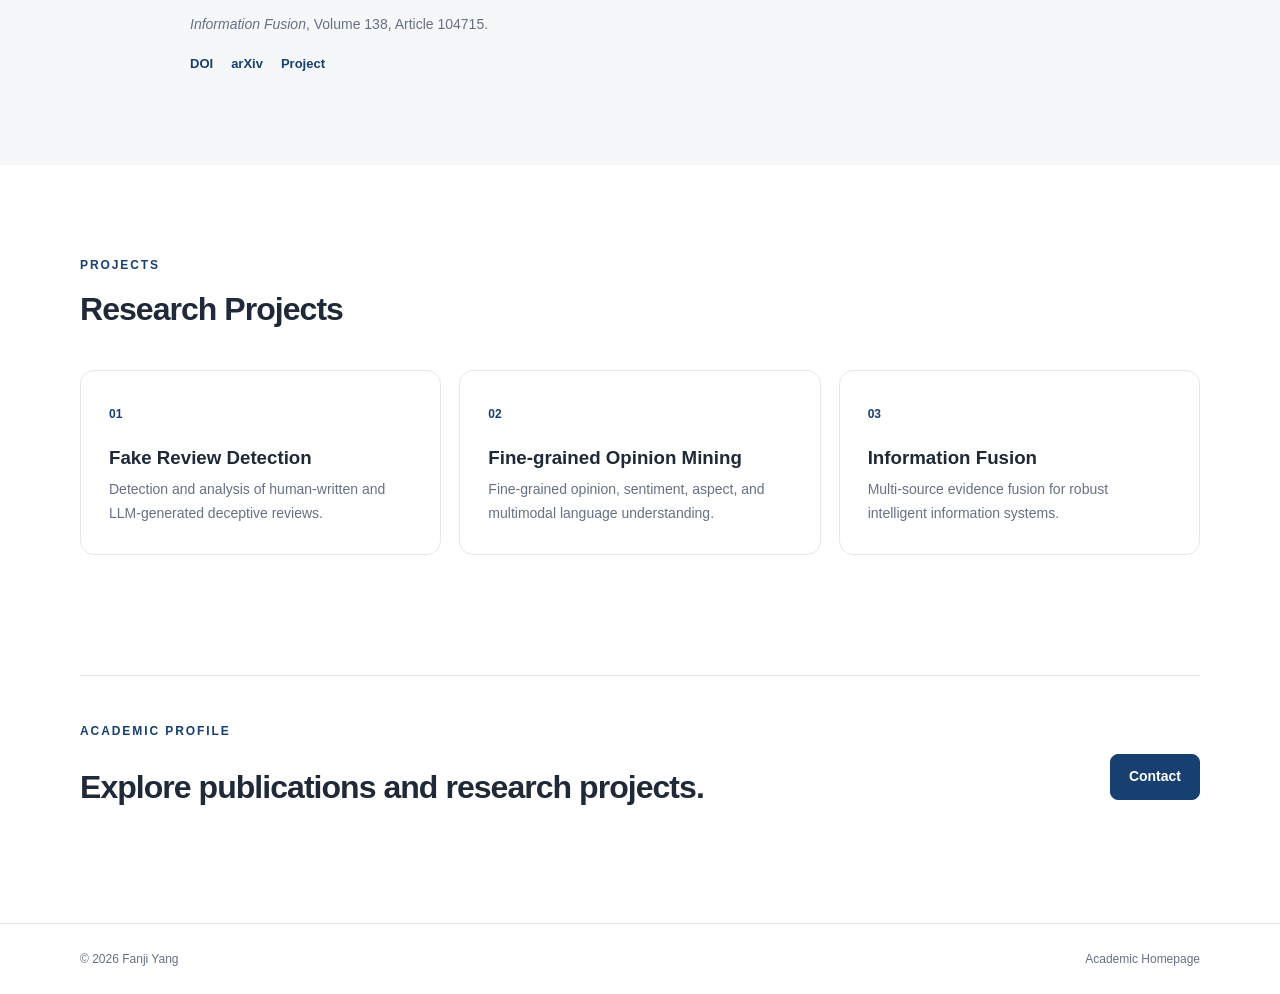
==== commit 66a8ea55: "Update index.html" ====
--- a/index.html
+++ b/index.html
@@ -41,7 +41,7 @@
     </div>
   </div>
   <div class="profile-card">
-    <div class="avatar-placeholder">F.Y.</div>
+    <div class="avatar-placeholder">F. Y.</div>
     <p class="profile-name">Fanji Yang</p>
     <p class="muted">Academic Homepage</p>
     <div class="profile-line"></div>
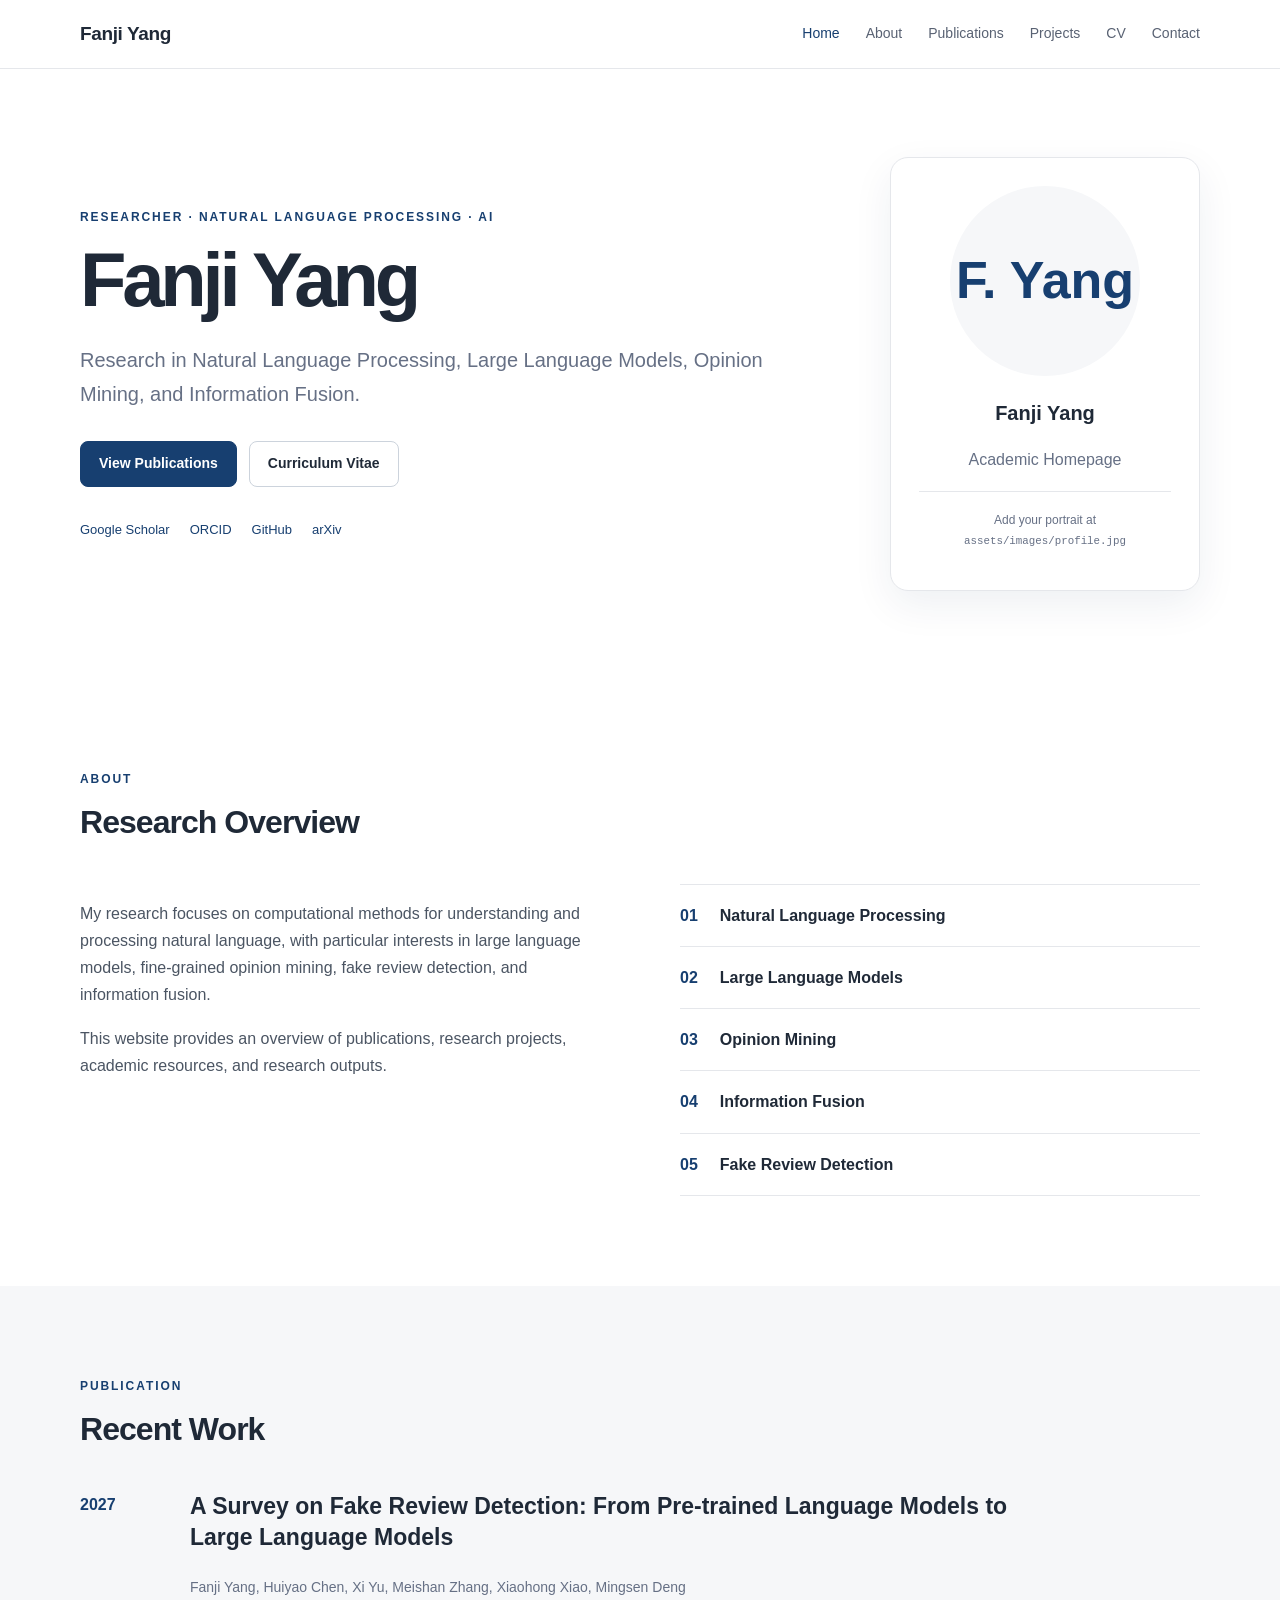
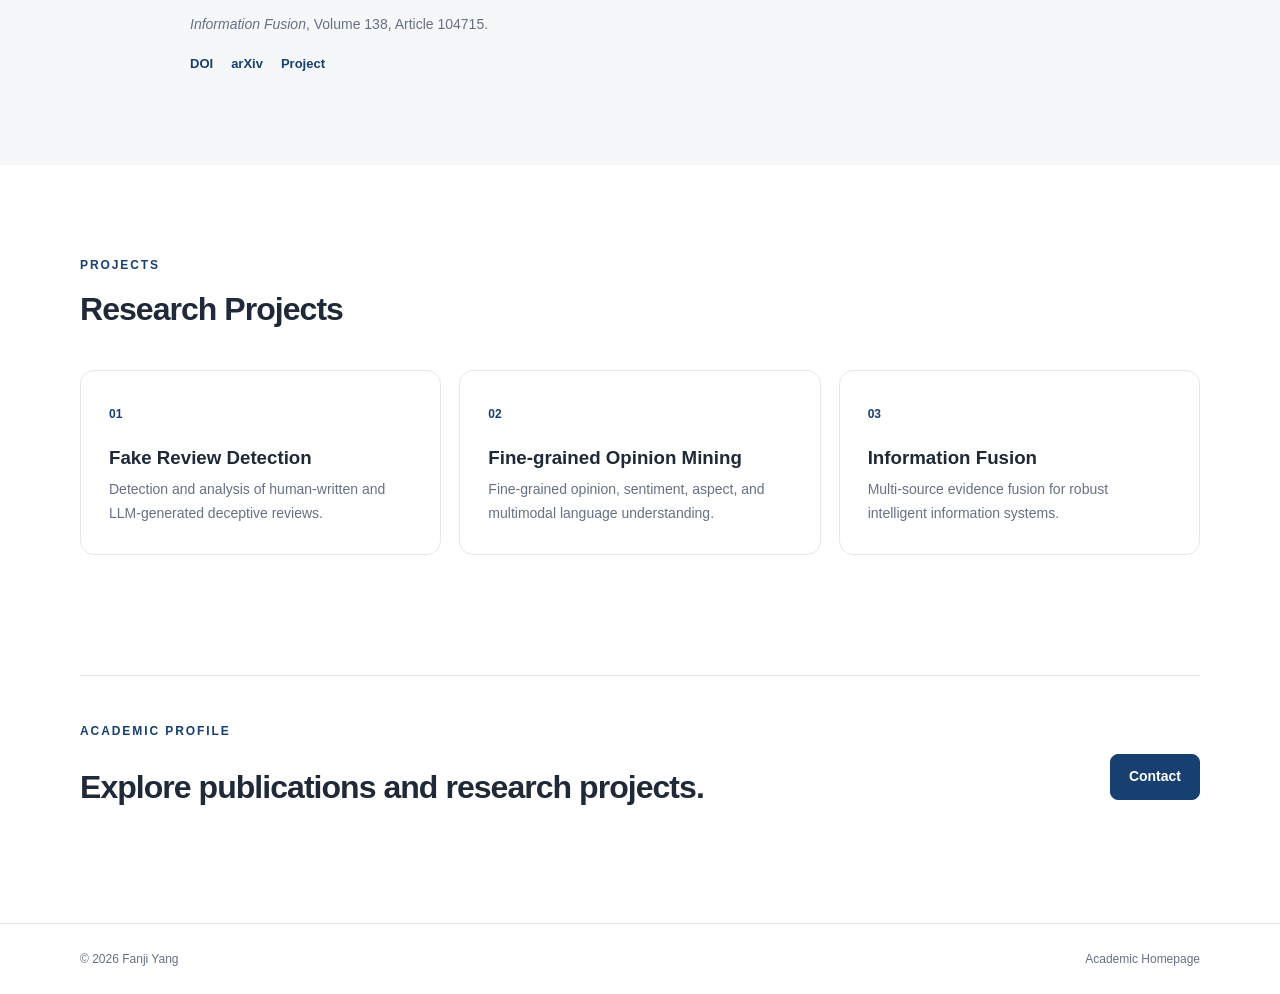
==== commit 00c06981: "Update index.html" ====
--- a/index.html
+++ b/index.html
@@ -41,7 +41,7 @@
     </div>
   </div>
   <div class="profile-card">
-    <div class="avatar-placeholder">F. Y.</div>
+    <div class="avatar-placeholder">F. Yang</div>
     <p class="profile-name">Fanji Yang</p>
     <p class="muted">Academic Homepage</p>
     <div class="profile-line"></div>
